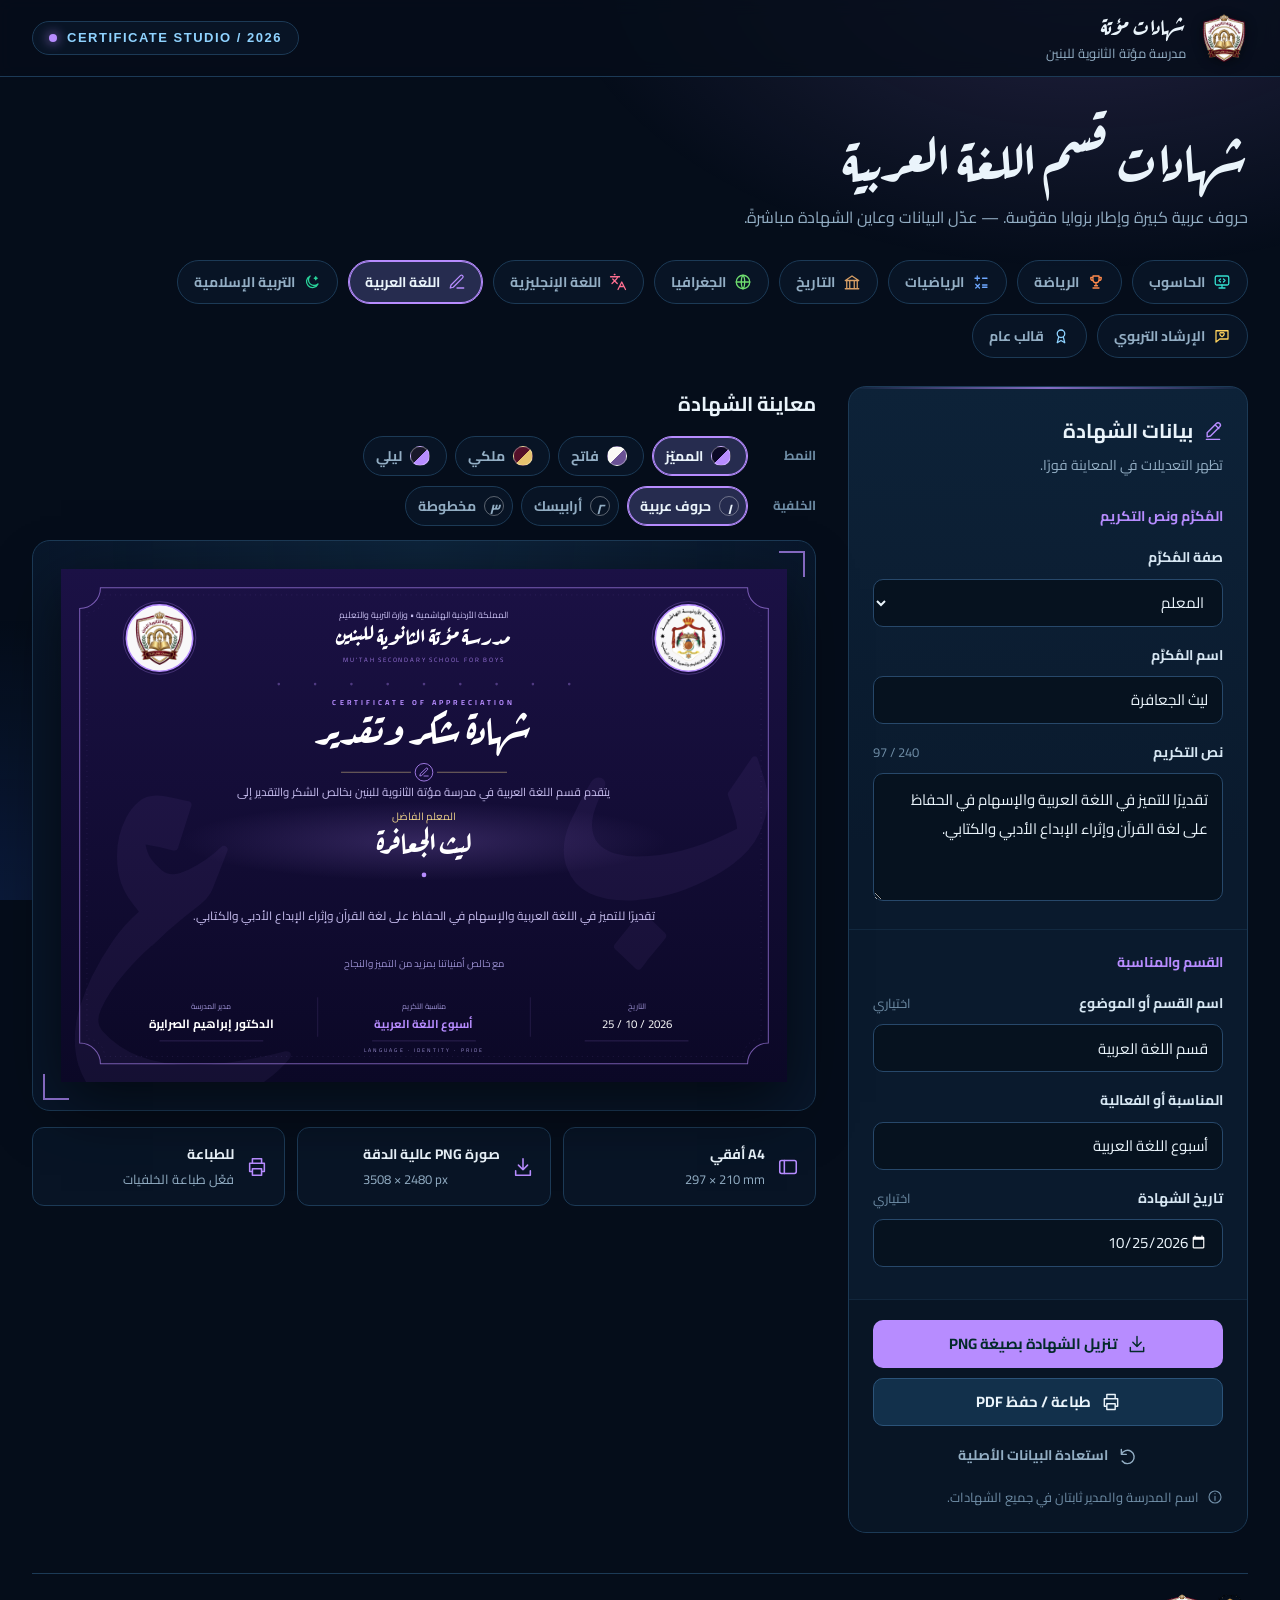
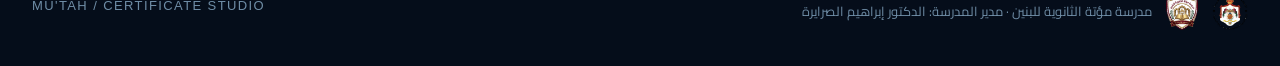
==== arabic.html @ 02008ee3 "Add files via upload" ====
<!doctype html>
<html lang="ar" dir="rtl">
<head>
<meta charset="utf-8">
<meta name="viewport" content="width=device-width,initial-scale=1">
<meta name="theme-color" content="#050d1a">
<meta name="description" content="صمّم شهادة شكر وتقدير لمدرسة مؤتة الثانوية للبنين بطابع الأمن السيبراني، ثم نزّلها صورة أو اطبعها.">
<title>شهادات مؤتة | شهادات الأقسام</title>
<link rel="icon" href="assets/logo-school.png">
<link rel="stylesheet" href="style.css">
</head>
<body data-dept="arabic">
<svg width="0" height="0" class="sr-only" aria-hidden="true" xmlns="http://www.w3.org/2000/svg"><defs>
<symbol id="i-shield" viewBox="0 0 24 24"><path d="m12 3 8 3v6c0 5-8 9-8 9s-8-4-8-9V6z"/><path d="m8.5 11.5 2.4 2.5 4.6-5"/></symbol>
<symbol id="i-edit" viewBox="0 0 24 24"><path d="M15 5 19 9M5 19l4-1 11-11a2.8 2.8 0 0 0-4-4L5 14zM4 22h16"/></symbol>
<symbol id="i-download" viewBox="0 0 24 24"><path d="M12 3v12m-5-5 5 5 5-5M4 16v5h16v-5"/></symbol>
<symbol id="i-print" viewBox="0 0 24 24"><path d="M7 8V3h10v5M7 17H4V8h16v9h-3M7 14h10v7H7z"/></symbol>
<symbol id="i-reset" viewBox="0 0 24 24"><path d="M4 4v6h6M4 10a8 8 0 1 1 1 8"/></symbol>
<symbol id="i-info" viewBox="0 0 24 24"><circle cx="12" cy="12" r="9"/><path d="M12 11v6m0-10h.01"/></symbol>
<symbol id="i-layout" viewBox="0 0 24 24"><rect x="3" y="5" width="18" height="14" rx="2"/><path d="M8 5v14"/></symbol>
</defs></svg>
<header class="topbar"><div class="wrap top"><a class="brand" href="index.html" aria-label="الصفحة الرئيسية"><img class="logo" src="assets/logo-school.png" alt="شعار مدرسة مؤتة الثانوية للبنين"><div><b>شهادات مؤتة</b><small>مدرسة مؤتة الثانوية للبنين</small></div></a><div class="tag" dir="ltr">CERTIFICATE STUDIO / 2026</div></div></header>
<main class="wrap">
<section class="intro"><h1 id="pageH1">شهادات مؤتة</h1><p id="pageLead"></p></section>
<nav class="depts" id="depts" aria-label="اختر القسم"></nav>
<div class="work">
<aside class="panel" aria-labelledby="form-title">
<div class="ph"><h2 id="form-title"><svg class="ui-icon" aria-hidden="true"><use href="#i-edit"/></svg>بيانات الشهادة</h2><p>تظهر التعديلات في المعاينة فورًا.</p></div>
<form id="certificateForm" autocomplete="off">
<div class="group"><h3>المُكرَّم ونص التكريم</h3>
<div class="field"><label for="honorific">صفة المُكرَّم</label><select id="honorific"><option value="المعلم الفاضل">المعلم</option><option value="المعلمة الفاضلة">المعلمة</option><option value="الطالب المتميز">الطالب</option><option value="الطالبة المتميزة">الطالبة</option><option value="الأستاذ الفاضل">الأستاذ</option><option value="الأستاذة الفاضلة">الأستاذة</option><option value="">بدون صفة</option></select></div>
<div class="field"><label for="recipient">اسم المُكرَّم</label><input id="recipient" value="ليث الجعافرة" maxlength="90" placeholder="اكتب اسم المعلم أو الطالب" spellcheck="false"></div>
<div class="field"><label for="reason">نص التكريم <span class="hint" id="reasonCount" dir="ltr" aria-hidden="true">0 / 240</span></label><textarea id="reason" maxlength="240" aria-describedby="reason-limit">تقديرًا للجهود المتميزة والمشاركة الفاعلة في فعاليات الأمن السيبراني، والإسهام في نشر الوعي الرقمي وثقافة الاستخدام الآمن للتكنولوجيا.</textarea><span class="sr-only" id="reason-limit">الحد الأقصى 240 حرفًا.</span></div></div>
<div class="group"><h3>القسم والمناسبة</h3>
<div class="field"><label for="deptName">اسم القسم أو الموضوع <span class="hint">اختياري</span></label><input id="deptName" maxlength="48" placeholder="مثال: قسم الحاسوب"></div>
<div class="field"><label for="occasion">المناسبة أو الفعالية</label><input id="occasion" value="CYBER ARENA 2026" maxlength="64" placeholder="اكتب عنوان المناسبة" dir="auto"></div>
<div class="field"><label for="date">تاريخ الشهادة <span class="hint">اختياري</span></label><input id="date" type="date" value="2026-10-25"></div></div>
<div class="acts"><button type="button" id="pngBtn" class="btn btn-p"><svg class="ui-icon" aria-hidden="true"><use href="#i-download"/></svg><span>تنزيل الشهادة بصيغة PNG</span></button><button type="button" id="printBtn" class="btn btn-s"><svg class="ui-icon" aria-hidden="true"><use href="#i-print"/></svg>طباعة / حفظ PDF</button><button type="button" id="resetBtn" class="btn btn-t"><svg class="ui-icon" aria-hidden="true"><use href="#i-reset"/></svg>استعادة البيانات الأصلية</button><p class="note"><svg class="ui-icon" aria-hidden="true"><use href="#i-info"/></svg>اسم المدرسة والمدير ثابتان في جميع الشهادات.</p></div>
</form></aside>
<section class="preview" aria-labelledby="preview-title">
<div class="pv-head"><h2 id="preview-title">معاينة الشهادة</h2></div>
<div class="ctrls"><div class="cg"><span>النمط</span><div class="styles" id="styles" role="group" aria-label="نمط الشهادة"></div></div><div class="cg"><span>الخلفية</span><div class="styles" id="bgs" role="group" aria-label="خلفية الشهادة"></div></div></div>
<div class="stage"><div class="art">
<svg id="certificate" style="color:#35e0d0" viewBox="0 0 1400 990" xmlns="http://www.w3.org/2000/svg" role="img" aria-labelledby="certTitle certDesc">
<title id="certTitle">شهادة شكر وتقدير</title><desc id="certDesc">شهادة صادرة عن مدرسة مؤتة الثانوية للبنين.</desc>
<defs>
<style id="svgFontStyles"></style>
<style>.ar{font-family:MutahText,Tahoma,sans-serif;text-anchor:middle;direction:rtl;unicode-bidi:plaintext}#titleText,#schoolText,#recipientText{font-family:MutahDisplay,MutahText,serif}.en{font-family:MutahText,Arial,sans-serif;text-anchor:middle;direction:ltr;unicode-bidi:plaintext}</style>
<linearGradient id="bgG" x1="0" y1="0" x2="0" y2="1"><stop stop-color="#071a33"/><stop offset="1" stop-color="#040e1c"/></linearGradient>
<radialGradient id="glow" cx=".5" cy="0" r=".7"><stop stop-color="currentColor" stop-opacity=".22"/><stop offset="1" stop-color="currentColor" stop-opacity="0"/></radialGradient>
<radialGradient id="nameGlow"><stop stop-color="currentColor" stop-opacity=".2"/><stop offset="1" stop-color="currentColor" stop-opacity="0"/></radialGradient>
<linearGradient id="fade" x1="0" y1="0" x2="1" y2="0"><stop stop-color="currentColor" stop-opacity="0"/><stop offset=".5" stop-color="currentColor"/><stop offset="1" stop-color="currentColor" stop-opacity="0"/></linearGradient>
<pattern id="hex" width="34.64" height="60" patternUnits="userSpaceOnUse" patternTransform="scale(1.25)"><path d="M0 10L17.32 0 34.64 10M0 10V30M34.64 10V30M0 30L17.32 40 34.64 30M17.32 40V60" fill="none" stroke="currentColor" stroke-opacity=".075"/></pattern>
<g id="trace" fill="none" stroke="currentColor" stroke-width="1.5" opacity=".4"><path d="M36 430h34l30 30v100l26 26v80M36 468h18l26 26v70l26 26v50"/><circle cx="126" cy="666" r="4"/><circle cx="106" cy="640" r="4"/></g>
</defs>
<g id="themeArt"></g>
<g transform="translate(190 133)"><circle r="70" fill="none" stroke="currentColor" stroke-opacity=".35" stroke-width="1.5"/><circle r="64" fill="#fff" fill-opacity=".97" stroke="currentColor" stroke-width="3"/><image id="logoSchool" x="-52" y="-52" width="104" height="104"/></g>
<g transform="translate(1210 133)"><circle r="70" fill="none" stroke="currentColor" stroke-opacity=".35" stroke-width="1.5"/><circle r="64" fill="#fff" fill-opacity=".97" stroke="currentColor" stroke-width="3"/><image id="logoMin" x="-56" y="-56" width="112" height="112"/></g>
<text class="ar" x="700" y="94" style="fill:var(--soft)" font-size="17">المملكة الأردنية الهاشمية  •  وزارة التربية والتعليم</text>
<text id="schoolText" class="ar" x="700" y="146" style="fill:var(--ink)" font-size="44" font-weight="700">مدرسة مؤتة الثانوية للبنين</text>
<text class="en" x="700" y="180" fill="currentColor" fill-opacity=".8" font-size="12" letter-spacing="3.5">MU'TAH SECONDARY SCHOOL FOR BOYS</text>
<path d="M120 214H1280" stroke="url(#fade)" stroke-width="1.5"/>
<text class="en" x="700" y="262" fill="currentColor" font-size="14" font-weight="700" letter-spacing="6">CERTIFICATE OF APPRECIATION</text>
<text id="titleText" class="ar" x="700" y="340" style="fill:var(--ink)" font-size="76" font-weight="700">شهادة شكر وتقدير</text>
<path d="M540 392H675M725 392H860" style="stroke:var(--gold)" stroke-opacity=".6" stroke-width="1.5"/><g transform="translate(700 392)"><circle r="17" fill="none" stroke="currentColor" stroke-width="1.6"/><g id="emblemIcon" transform="translate(-10.8 -10.8) scale(.9)" fill="none" stroke="currentColor" stroke-width="1.8" stroke-linecap="round" stroke-linejoin="round"></g></g>
<text id="introText" class="ar" x="700" y="438" style="fill:var(--soft)" font-size="22">تتقدم إدارة مدرسة مؤتة الثانوية للبنين بخالص الشكر والتقدير إلى</text>
<ellipse cx="700" cy="525" rx="470" ry="76" fill="url(#nameGlow)"/>
<text class="ar" id="honorificText" x="700" y="484" style="fill:var(--gold)" font-size="20">المعلم الفاضل</text>
<text class="ar" id="recipientText" x="700" y="549" style="fill:var(--ink)" font-size="50" font-weight="700">ليث الجعافرة</text>
<path d="M360 590H1040" stroke="url(#fade)" stroke-width="2"/><circle cx="700" cy="590" r="4.5" fill="currentColor"/>
<text class="ar" id="reasonText" x="700" y="648" style="fill:var(--soft)" font-size="23"><tspan x="700">تقديرًا للجهود المتميزة والمشاركة الفاعلة في فعاليات الأمن السيبراني،</tspan></text>
<text class="ar" x="700" y="767" style="fill:var(--mute)" font-size="19">مع خالص أمنياتنا بمزيد من التميز والنجاح</text>
<path d="M120 808H1280" stroke="url(#fade)" stroke-opacity=".5"/><path d="M495 826v76M905 826v76" stroke="currentColor" stroke-opacity=".25"/>
<g id="eventGroup"><text class="ar" x="700" y="848" style="fill:var(--mute)" font-size="15">مناسبة التكريم</text><text id="occasionText" class="en" x="700" y="886" fill="currentColor" font-size="22" font-weight="700">CYBER ARENA 2026</text></g>
<g id="dateGroup"><text class="ar" x="1110" y="848" style="fill:var(--mute)" font-size="15">التاريخ</text><text id="dateText" class="en" x="1110" y="886" style="fill:var(--ink)" font-size="22">25 / 10 / 2026</text></g>
<text class="ar" x="290" y="848" style="fill:var(--mute)" font-size="15">مدير المدرسة</text><text class="ar" x="290" y="886" style="fill:var(--ink)" font-size="23" font-weight="700">الدكتور إبراهيم الصرايرة</text>
<path d="M190 910h200M600 910h200M1010 910h200" stroke="currentColor" stroke-opacity=".35"/>
<text id="taglineText" class="en" x="700" y="932" style="fill:var(--mute)" font-size="10" letter-spacing="4">KNOWLEDGE · AWARENESS · EXCELLENCE</text>
</svg></div></div>
<div class="specs"><div class="spec"><svg class="ui-icon" aria-hidden="true"><use href="#i-layout"/></svg><div><b>A4 أفقي</b><small dir="ltr">297 × 210 mm</small></div></div><div class="spec"><svg class="ui-icon" aria-hidden="true"><use href="#i-download"/></svg><div><b>صورة PNG عالية الدقة</b><small dir="ltr">3508 × 2480 px</small></div></div><div class="spec"><svg class="ui-icon" aria-hidden="true"><use href="#i-print"/></svg><div><b>للطباعة</b><small>فعّل طباعة الخلفيات</small></div></div></div>
</section></div>
<footer class="foot"><div class="fl"><img src="assets/logo-ministry.png" alt="شعار وزارة التربية والتعليم"><img src="assets/logo-school.png" alt="شعار المدرسة"><span>مدرسة مؤتة الثانوية للبنين · مدير المدرسة: الدكتور إبراهيم الصرايرة</span></div><span dir="ltr">MU'TAH / CERTIFICATE STUDIO</span></footer>
</main>
<div id="toast" class="toast" role="status" aria-live="polite"></div>
<script src="logos.js"></script>
<script src="themes.js"></script>
<script src="script.js"></script>
</body>
</html>
---- style.css ----
/* شهادات مؤتة — التنسيق */
:root{color-scheme:dark;--bg:#050d1a;--panel:#0a1a2d;--line:#1c3a56;--ink:#eaf4fb;--mute:#93aec4;--dim:#6f8da6;--cyan:#35e0d0;--ice:#8fd3ff;--gold:#e6c26e;--font:MutahText,Tahoma,sans-serif;--display:MutahDisplay,MutahText,serif}
*{box-sizing:border-box}
body{margin:0;min-width:320px;background:var(--bg);color:var(--ink);font:400 15px/1.8 var(--font);isolation:isolate}
body:before{content:"";position:fixed;inset:0;z-index:-1;pointer-events:none;background:radial-gradient(60% 50% at 85% -5%,color-mix(in srgb,var(--cyan) 17%,transparent),transparent 70%),radial-gradient(50% 45% at 0% 100%,#2f6bff22,transparent 70%)}
button,input,select,textarea{font:inherit}button{cursor:pointer}button:disabled{cursor:wait;opacity:.65}
:focus-visible{outline:3px solid var(--cyan);outline-offset:3px}
svg.ui-icon{width:20px;height:20px;fill:none;stroke:currentColor;stroke-width:1.7;stroke-linecap:round;stroke-linejoin:round;flex-shrink:0}
.wrap{max-width:1560px;margin:auto;padding:0 32px}
.topbar{border-bottom:1px solid var(--line);background:#050d1acc;backdrop-filter:blur(8px)}
.top{display:flex;align-items:center;justify-content:space-between;gap:16px;height:76px}
.brand{display:flex;align-items:center;gap:14px}
.mark{width:46px;height:46px;display:grid;place-items:center;color:var(--cyan);background:color-mix(in srgb,var(--cyan) 13%,transparent);clip-path:polygon(50% 0,100% 25%,100% 75%,50% 100%,0 75%,0 25%)}
.brand b{display:block;font-size:19px;line-height:1.3}.brand small{color:var(--mute);font-size:13px}
.tag{display:inline-flex;align-items:center;gap:10px;padding:6px 16px;border:1px solid var(--line);border-radius:999px;font:700 13px/1.6 Arial,sans-serif;letter-spacing:1.5px;color:var(--ice);background:#0a1a2d99}
.tag:before,.live:before{content:"";width:8px;height:8px;border-radius:50%;background:var(--cyan);box-shadow:0 0 12px var(--cyan)}
.intro{padding:40px 0 28px}.intro h1{font-size:clamp(28px,3.6vw,42px);line-height:1.4;margin:0 0 8px}.intro p{margin:0;color:var(--mute);font-size:16px;max-width:60ch}
.work{display:grid;grid-template-columns:400px minmax(0,1fr);gap:32px;align-items:start}
.panel{position:relative;overflow:hidden;background:linear-gradient(180deg,#0d2238,var(--panel) 40%);border:1px solid var(--line);border-radius:18px}
.panel:before{content:"";position:absolute;inset:0 0 auto;height:2px;background:linear-gradient(90deg,transparent,var(--cyan),transparent);opacity:.7}
.ph{padding:26px 24px 6px}.ph h2{margin:0;font-size:20px;display:flex;align-items:center;gap:10px}.ph h2 svg{color:var(--cyan)}.ph p{margin:4px 0 0;color:var(--mute);font-size:14px}
.group{padding:20px 24px 6px}.group+.group{border-top:1px solid #1c3a5677;margin-top:6px}.group h3{margin:0 0 16px;font-size:14px;color:var(--cyan)}
.field{margin-bottom:16px}.field label{display:flex;justify-content:space-between;align-items:baseline;font-size:14px;font-weight:700;margin-bottom:8px;color:#d6e6f2}.hint{font-weight:400;color:var(--dim);font-size:13px}
input,select,textarea{display:block;width:100%;border:1px solid #27486a;border-radius:10px;background:#06121f;color:var(--ink);padding:0 14px;font-size:15px;outline:none;transition:border-color .2s,box-shadow .2s}
input,select{height:48px}textarea{padding:12px 14px;min-height:128px;max-height:260px;resize:vertical;line-height:1.9}
input::placeholder{color:var(--dim)}input:focus,select:focus,textarea:focus{border-color:var(--cyan);box-shadow:0 0 0 3px color-mix(in srgb,var(--cyan) 13%,transparent)}
input[type=date]{direction:ltr;text-align:right;color-scheme:dark}
.acts{display:grid;gap:10px;margin-top:10px;padding:20px 24px 24px;border-top:1px solid #1c3a5677;background:#06121f88}
.btn{display:flex;align-items:center;justify-content:center;gap:10px;min-height:48px;padding:0 16px;border-radius:10px;border:1px solid transparent;font-weight:700;font-size:15px;transition:background .2s,transform .2s}.btn:hover{transform:translateY(-1px)}
.btn-p{background:var(--cyan);color:#032a2a}.btn-p:hover{background:#6af0e3}
.btn-s{background:#12304b;border-color:#2b5379;color:var(--ink)}.btn-s:hover{background:#18405f}
.btn-t{background:none;color:var(--mute);min-height:40px;font-weight:600;font-size:14px}.btn-t:hover{color:var(--ink)}
.note{display:flex;gap:8px;margin:0;color:var(--dim);font-size:13px;line-height:1.7}.note svg{width:16px;height:16px;margin-top:3px}
.pv-head{flex-wrap:wrap;display:flex;justify-content:space-between;align-items:center;gap:12px;margin-bottom:14px}.pv-head h2{margin:0;font-size:20px}.live{display:inline-flex;align-items:center;gap:8px;color:#8fe9d9;font-size:14px}
.stage{position:relative;padding:28px;border:1px solid var(--line);border-radius:18px;background:radial-gradient(70% 90% at 50% 0%,#1c4a6a40,transparent 75%),#08162a}
.stage:before,.stage:after{content:"";position:absolute;width:24px;height:24px;border:2px solid var(--cyan);opacity:.7}
.stage:before{top:10px;inset-inline-start:10px;border-width:2px 0 0 2px}[dir=rtl] .stage:before{border-width:2px 2px 0 0}
.stage:after{bottom:10px;inset-inline-end:10px;border-width:0 2px 2px 0}[dir=rtl] .stage:after{border-width:0 0 2px 2px}
.art{width:100%;aspect-ratio:1400/990;background:var(--bg);box-shadow:0 20px 60px #0009;overflow:hidden}.art>svg{width:100%;height:100%;display:block}
.specs{display:grid;grid-template-columns:repeat(3,1fr);gap:12px;margin-top:16px}
.spec{display:flex;align-items:center;gap:12px;padding:14px 16px;border:1px solid var(--line);border-radius:12px;background:#0a1a2d99}.spec svg{color:var(--cyan);width:22px;height:22px}.spec b{display:block;font-size:14px}.spec small{display:block;color:var(--mute);font-size:13px}
.foot{display:flex;justify-content:space-between;gap:12px;margin-top:40px;padding:20px 0 36px;border-top:1px solid var(--line);color:var(--dim);font-size:13px}.foot span[dir=ltr]{font-family:Arial,sans-serif;letter-spacing:1.4px}
.toast{position:fixed;left:50%;bottom:24px;transform:translate(-50%,20px);padding:14px 22px;max-width:calc(100% - 32px);border:1px solid color-mix(in srgb,var(--cyan) 40%,transparent);border-radius:12px;background:#0f3338;color:#e0fff7;font-size:14px;opacity:0;pointer-events:none;transition:.2s;z-index:10;box-shadow:0 8px 35px #0008}.toast.show{opacity:1;transform:translate(-50%,0)}
.sr-only{position:absolute;width:1px;height:1px;margin:-1px;overflow:hidden;clip:rect(0,0,0,0);white-space:nowrap;border:0}
@media(min-width:1101px){.preview{position:sticky;top:24px}}
@media(max-width:1100px){.wrap{padding:0 22px}.work{grid-template-columns:340px minmax(0,1fr);gap:22px}.stage{padding:18px}.specs{grid-template-columns:1fr}}
@media(max-width:900px){.work{grid-template-columns:1fr}.preview{order:-1}.specs{grid-template-columns:repeat(3,1fr)}.spec{flex-direction:column;text-align:center;gap:6px;padding:12px 8px}}
@media(max-width:640px){.wrap{padding:0 16px}.top{height:64px}.brand b{font-size:16px}.tag{font-size:11px;padding:4px 10px}.intro{padding:28px 0 20px}.intro p{font-size:14px}.stage{padding:12px;border-radius:14px}.stage:before,.stage:after{display:none}.specs{grid-template-columns:1fr}.spec{flex-direction:row;text-align:start}.foot{flex-direction:column;text-align:center}}
@media(prefers-reduced-motion:reduce){*{transition:none!important}}
@media print{@page{size:A4 landscape;margin:0}html,body{width:297mm;height:210mm;margin:0;background:#050d1a!important;print-color-adjust:exact;-webkit-print-color-adjust:exact}body:before,.topbar,.intro,.panel,.pv-head,.specs,.foot,.toast,.stage:before,.stage:after{display:none!important}.wrap,.work,.preview,.stage{display:block!important;position:static;width:297mm;height:210mm;max-width:none;margin:0;padding:0;border:0;border-radius:0;background:none;box-shadow:none}.art{width:297mm;height:210mm;aspect-ratio:auto;box-shadow:none}}

/* شريط الأقسام */
.depts{display:flex;flex-wrap:wrap;gap:10px;margin:0 0 28px}
.chip{display:inline-flex;align-items:center;gap:8px;min-height:44px;padding:0 16px;border:1px solid var(--line);border-radius:999px;background:#0a1a2d99;color:var(--mute);font-weight:700;font-size:14px;transition:color .2s,border-color .2s,background .2s}
.chip svg{width:18px;height:18px;color:var(--c)}
.chip:hover{color:var(--ink);border-color:var(--c)}
.chip[aria-pressed=true],.chip[aria-current=page]{color:var(--ink);border-color:var(--c);background:color-mix(in srgb,var(--c) 16%,#0a1a2d);box-shadow:inset 0 0 0 1px var(--c)}
@media(max-width:640px){.depts{flex-wrap:nowrap;overflow-x:auto;padding-bottom:8px;margin-bottom:20px}.chip{flex-shrink:0}}

/* صفحات المواضيع والصفحة الرئيسية */
.brand{color:inherit;text-decoration:none}a.chip{text-decoration:none}
.cards{display:grid;grid-template-columns:repeat(auto-fill,minmax(270px,1fr));gap:20px}
.card{display:block;color:inherit;text-decoration:none;border:1px solid var(--line);border-radius:18px;overflow:hidden;background:#0a1a2d;transition:transform .2s,border-color .2s}
.card:hover{transform:translateY(-3px);border-color:var(--c)}
.thumb{position:relative;aspect-ratio:1400/990;overflow:hidden}.thumb>svg{width:100%;height:100%;display:block}
.thumb .ico{position:absolute;inset:0;display:grid;place-items:center}.thumb .ico svg{width:60px;height:60px;color:var(--c);stroke-width:1.5;filter:drop-shadow(0 2px 8px #000a)}
.meta{padding:14px 18px 18px;border-top:2px solid var(--c)}.meta b{display:block;font-size:17px}.meta small{color:var(--mute);font-size:13px}

/* الخطوط والشعارات ومحدّد النمط */
.intro h1,.brand b{font-family:var(--display);font-weight:700}
.intro h1{font-size:clamp(34px,4.4vw,54px);line-height:1.45}
.brand b{font-size:22px}
.logo{width:48px;height:48px;object-fit:contain;filter:drop-shadow(0 2px 6px #0007)}
.foot .fl{display:flex;align-items:center;gap:12px}.foot .fl img{height:36px;width:auto;object-fit:contain}
.styles{display:flex;flex-wrap:wrap;gap:8px}
.sty{display:inline-flex;align-items:center;gap:8px;min-height:40px;padding:0 16px 0 12px;border:1px solid var(--line);border-radius:999px;background:#0a1a2d99;color:var(--mute);font-weight:700;font-size:14px;transition:color .2s,border-color .2s,background .2s}
.sty i{width:20px;height:20px;border-radius:50%;border:1px solid #fff5;flex-shrink:0}
.sty:hover{color:var(--ink)}
.sty[aria-pressed=true]{color:var(--ink);border-color:var(--cyan);background:color-mix(in srgb,var(--cyan) 16%,#0a1a2d);box-shadow:inset 0 0 0 1px var(--cyan)}
@media(max-width:640px){.brand b{font-size:18px}.logo{width:40px;height:40px}}

/* صفّا التحكم: النمط والخلفية */
.ctrls{display:flex;flex-direction:column;gap:10px;margin-bottom:14px}
.cg{display:flex;align-items:center;gap:12px;flex-wrap:wrap}.cg>span{min-width:56px;color:var(--dim);font-size:13px;font-weight:700}
.sty svg{width:40px;height:28px;border-radius:6px;border:1px solid #fff5;flex-shrink:0;background:#06121f}
.sty.bg{padding-inline-start:8px}
@media(max-width:640px){.cg>span{min-width:100%}}
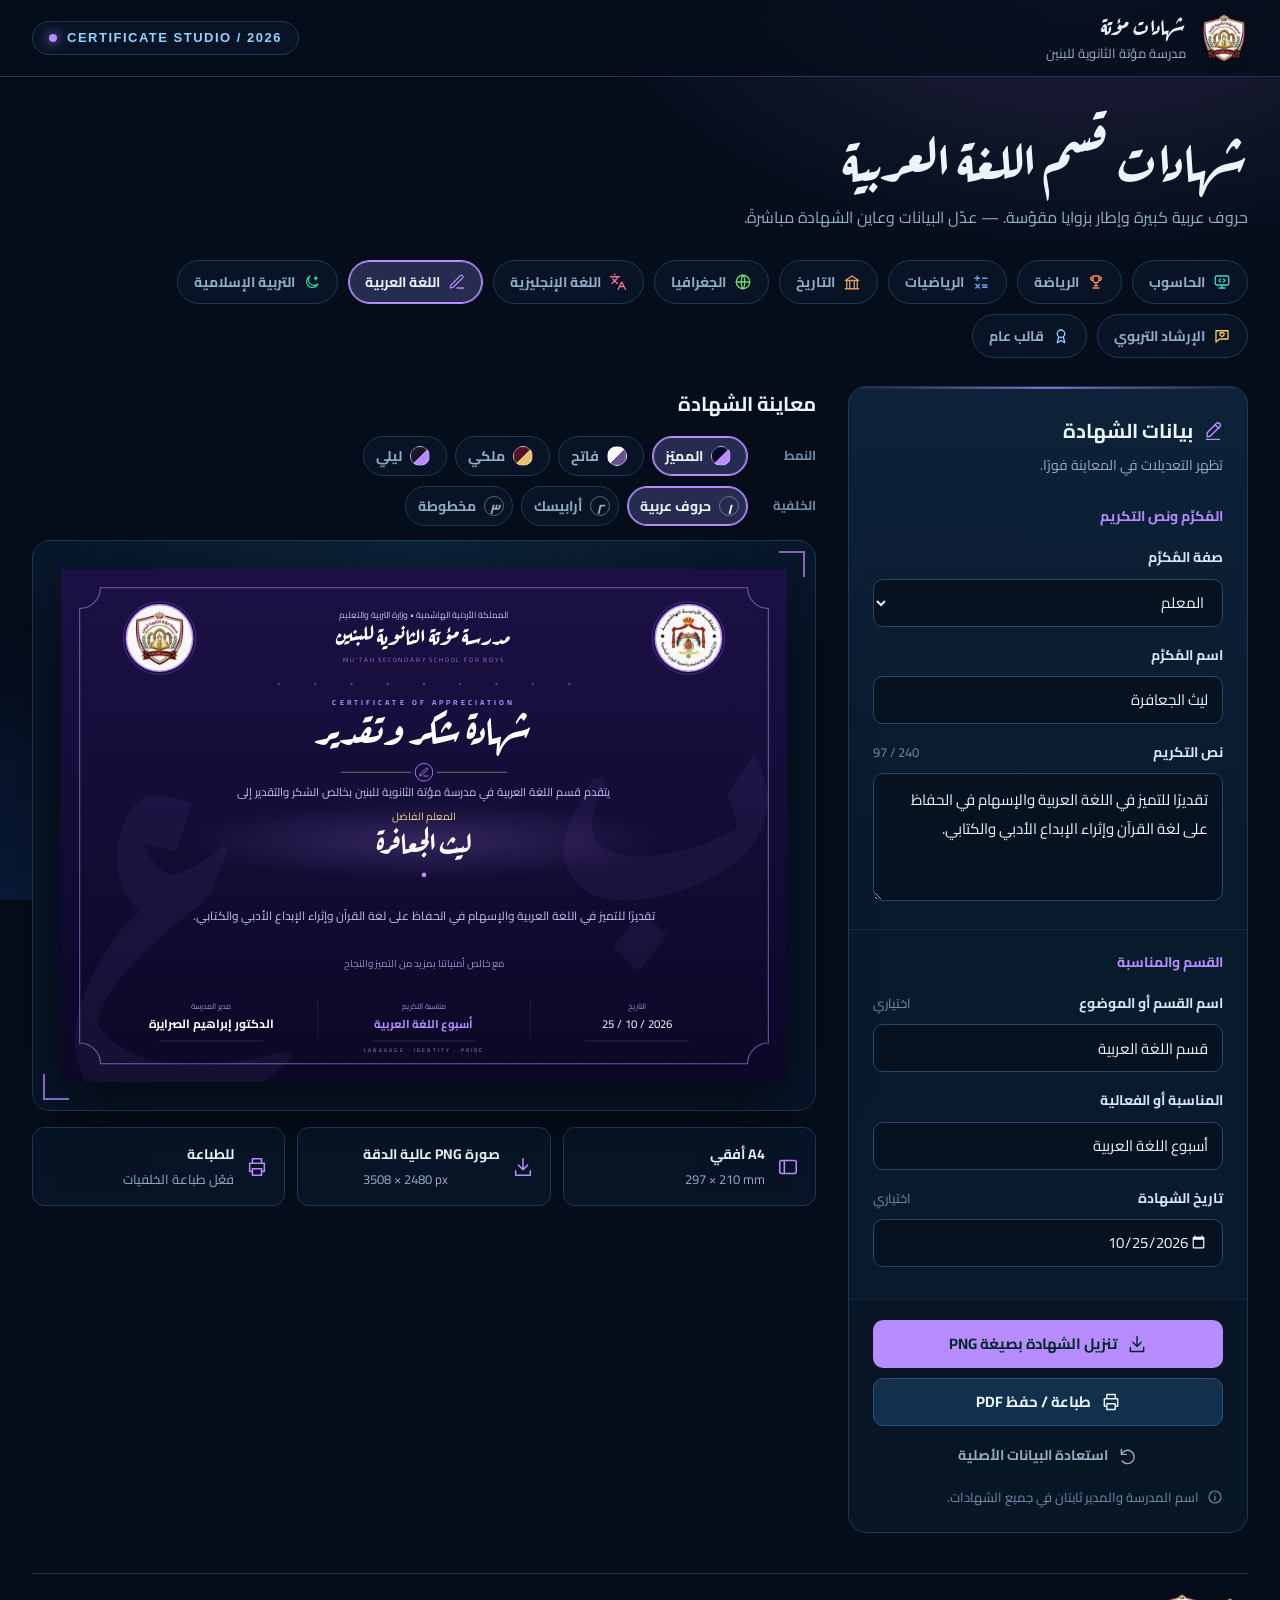
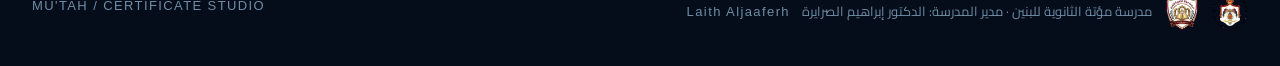
==== commit bf864d06: "Update arabic.html" ====
--- a/arabic.html
+++ b/arabic.html
@@ -79,7 +79,7 @@
 </svg></div></div>
 <div class="specs"><div class="spec"><svg class="ui-icon" aria-hidden="true"><use href="#i-layout"/></svg><div><b>A4 أفقي</b><small dir="ltr">297 × 210 mm</small></div></div><div class="spec"><svg class="ui-icon" aria-hidden="true"><use href="#i-download"/></svg><div><b>صورة PNG عالية الدقة</b><small dir="ltr">3508 × 2480 px</small></div></div><div class="spec"><svg class="ui-icon" aria-hidden="true"><use href="#i-print"/></svg><div><b>للطباعة</b><small>فعّل طباعة الخلفيات</small></div></div></div>
 </section></div>
-<footer class="foot"><div class="fl"><img src="assets/logo-ministry.png" alt="شعار وزارة التربية والتعليم"><img src="assets/logo-school.png" alt="شعار المدرسة"><span>مدرسة مؤتة الثانوية للبنين · مدير المدرسة: الدكتور إبراهيم الصرايرة</span></div><span dir="ltr">MU'TAH / CERTIFICATE STUDIO</span></footer>
+<footer class="foot"><div class="fl"><img src="assets/logo-ministry.png" alt="شعار وزارة التربية والتعليم"><img src="assets/logo-school.png" alt="شعار المدرسة"><span>مدرسة مؤتة الثانوية للبنين · مدير المدرسة: الدكتور إبراهيم الصرايرة</span> <span class="developer-name" dir="ltr">Laith Aljaaferh</span></div><span dir="ltr">MU'TAH / CERTIFICATE STUDIO</span></footer>
 </main>
 <div id="toast" class="toast" role="status" aria-live="polite"></div>
 <script src="logos.js"></script>
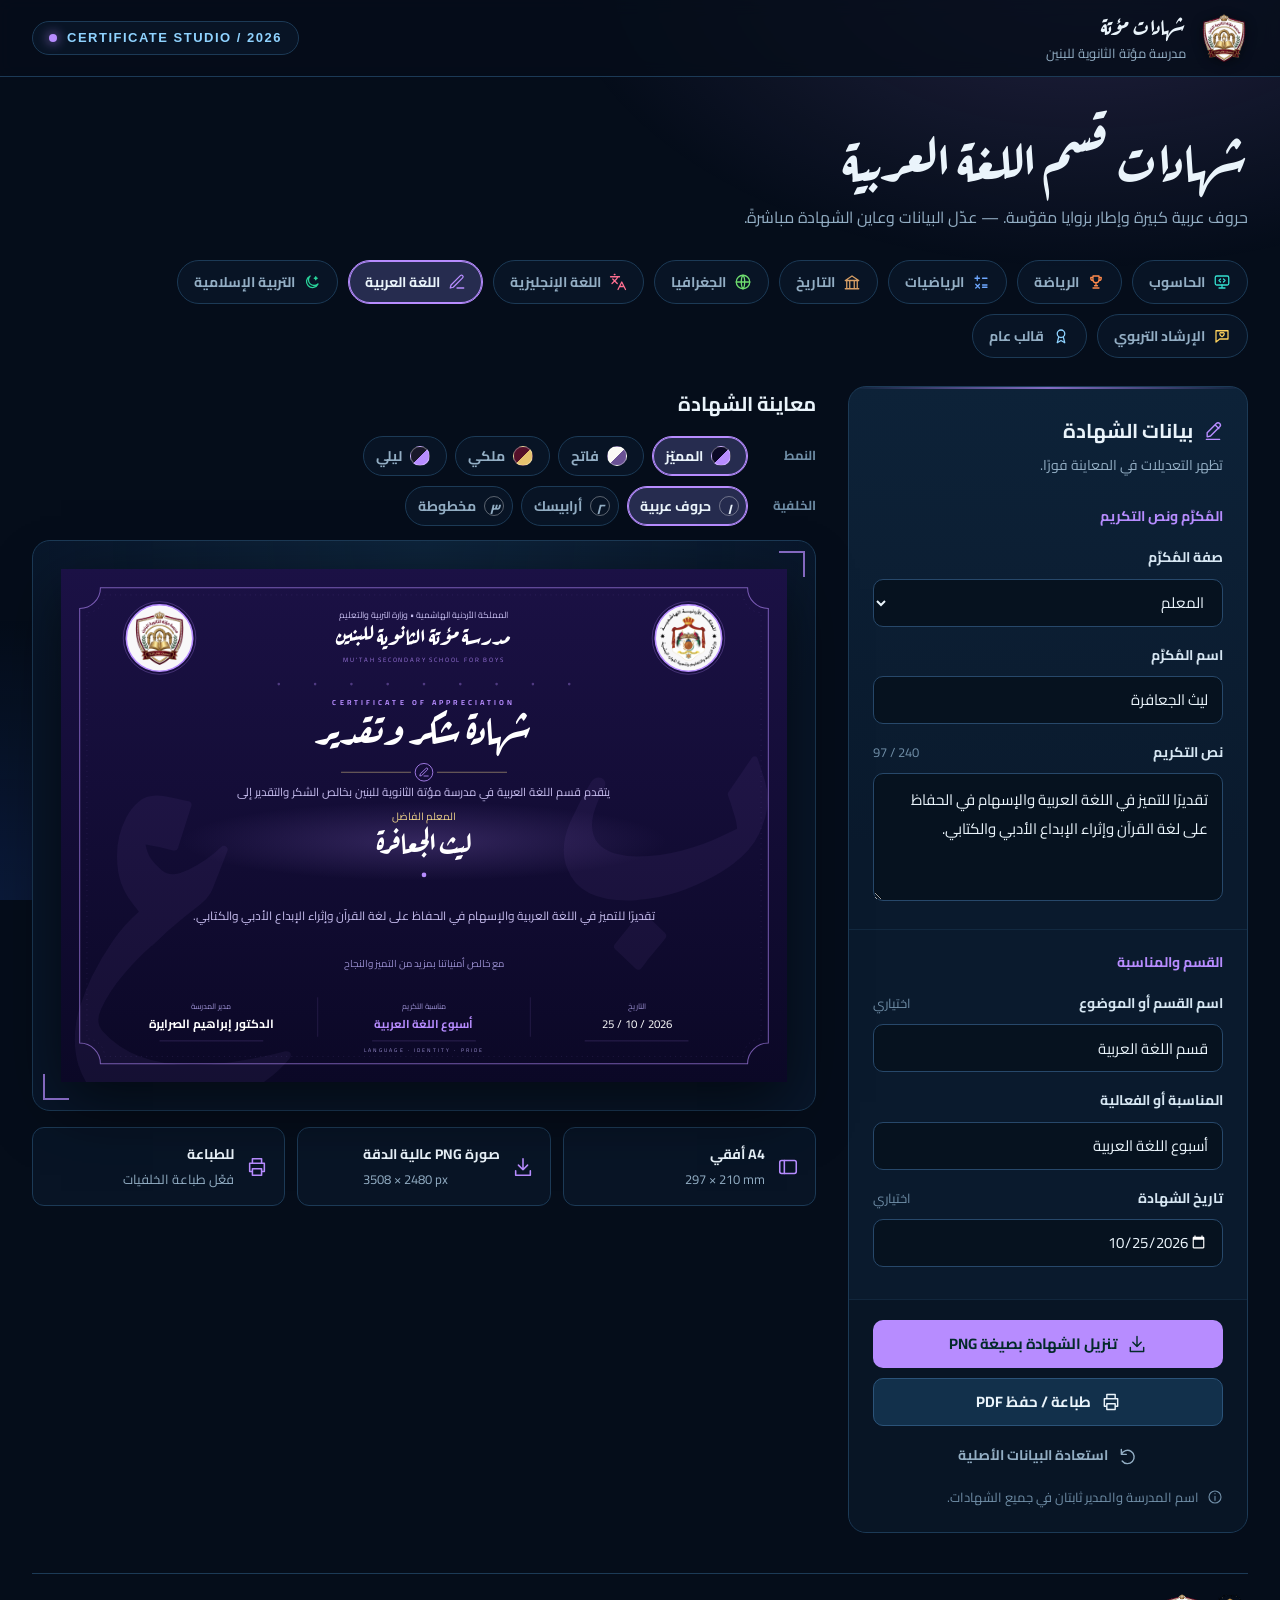
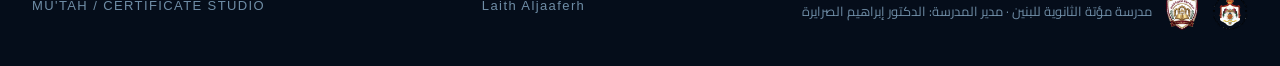
==== commit fb94b45c: "Update arabic.html" ====
--- a/arabic.html
+++ b/arabic.html
@@ -79,7 +79,7 @@
 </svg></div></div>
 <div class="specs"><div class="spec"><svg class="ui-icon" aria-hidden="true"><use href="#i-layout"/></svg><div><b>A4 أفقي</b><small dir="ltr">297 × 210 mm</small></div></div><div class="spec"><svg class="ui-icon" aria-hidden="true"><use href="#i-download"/></svg><div><b>صورة PNG عالية الدقة</b><small dir="ltr">3508 × 2480 px</small></div></div><div class="spec"><svg class="ui-icon" aria-hidden="true"><use href="#i-print"/></svg><div><b>للطباعة</b><small>فعّل طباعة الخلفيات</small></div></div></div>
 </section></div>
-<footer class="foot"><div class="fl"><img src="assets/logo-ministry.png" alt="شعار وزارة التربية والتعليم"><img src="assets/logo-school.png" alt="شعار المدرسة"><span>مدرسة مؤتة الثانوية للبنين · مدير المدرسة: الدكتور إبراهيم الصرايرة</span> <span class="developer-name" dir="ltr">Laith Aljaaferh</span></div><span dir="ltr">MU'TAH / CERTIFICATE STUDIO</span></footer>
+<footer class="foot"><div class="fl"><img src="assets/logo-ministry.png" alt="شعار وزارة التربية والتعليم"><img src="assets/logo-school.png" alt="شعار المدرسة"><span>مدرسة مؤتة الثانوية للبنين · مدير المدرسة: الدكتور إبراهيم الصرايرة</span></div> <span class="developer-name" dir="ltr">Laith Aljaaferh</span><span dir="ltr">MU'TAH / CERTIFICATE STUDIO</span></footer>
 </main>
 <div id="toast" class="toast" role="status" aria-live="polite"></div>
 <script src="logos.js"></script>
